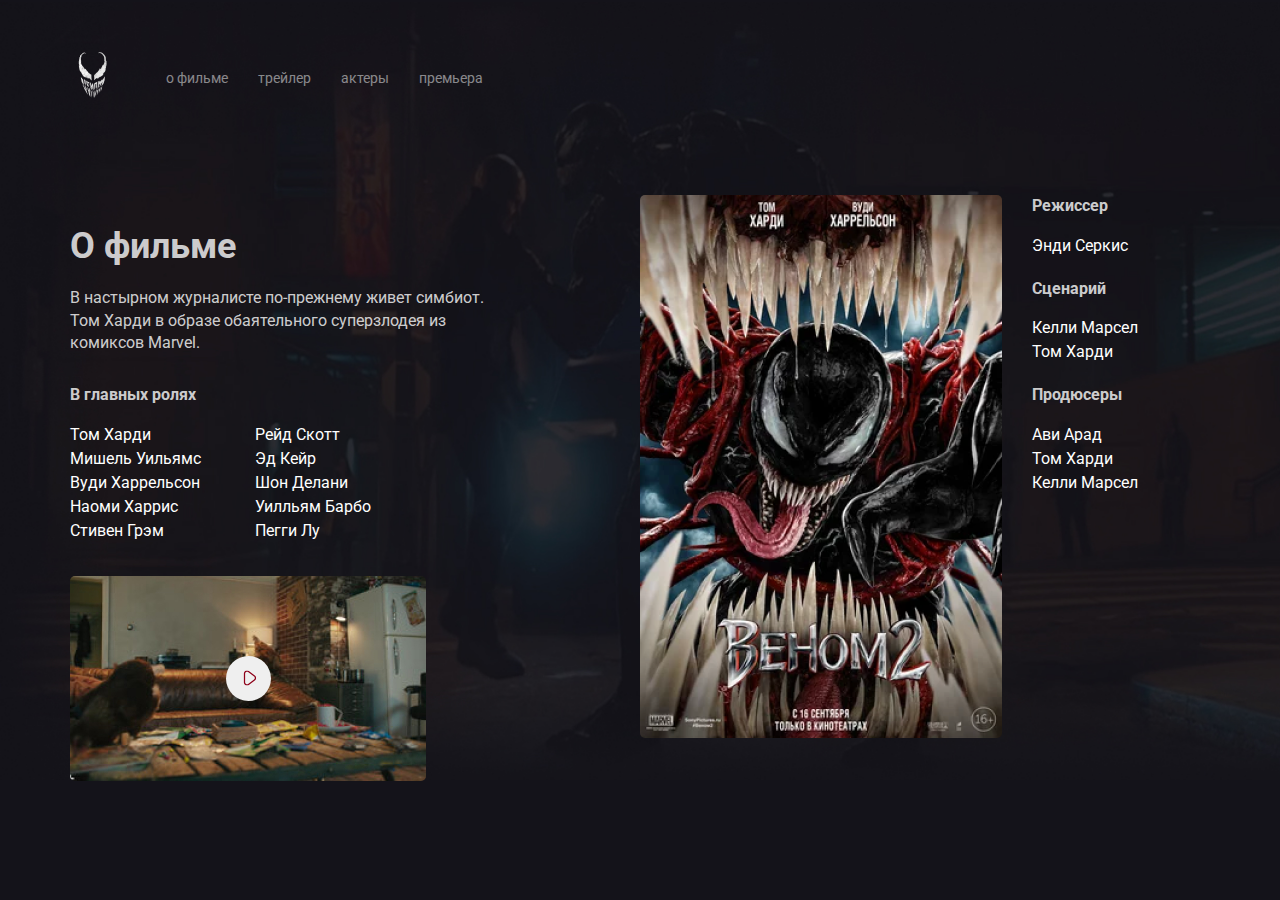
==== about.html @ 54080d17 "Add files via upload" ====
<!DOCTYPE html>
<html lang="ru">
<head>
  <meta charset="UTF-8">
  <meta http-equiv="X-UA-Compatible" content="IE=edge">
  <meta name="viewport" content="width=device-width, initial-scale=1.0">
  <title>О фильме - Venom 2</title>
  <link rel="preconnect" href="https://fonts.gstatic.com">
  <link href="https://fonts.googleapis.com/css2?family=Roboto:wght@400;700&display=swap" rel="stylesheet">
  <link rel="stylesheet" href="css\normalize.css">
  <link rel="stylesheet" href="css\style.css">
</head>
<body class="primeri-bg">
  <div class="container">
    <header class="header">
    <a href="/" class="logo-link">
      <img width="46" height="71" src="image\logo-image.png" alt="logo-image" class="logo-image">
    </a>
    <nav class="nav">
      <ul class="nav-menu">
        <li class="nav-menu-item">
          <a href="about.html" class="nav-menu-link">о фильме</a>
        </li>
        <li class="nav-menu-item">
          <a href="trailer.html" class="nav-menu-link">трейлер</a>
        </li>
        <li class="nav-menu-item">
          <a href="actors.html" class="nav-menu-link">актеры</a>
        </li>
        <li class="nav-menu-item">
          <a href="premier.html" class="nav-menu-link">премьера</a>
        </li>
      </ul>
    </nav>
  </header>
  <div class="content">
    <div class="col">
      <h2 class="content-title">О фильме</h2>
      <p class="content-text">В настырном журналисте по-прежнему живет симбиот. Том Харди в образе обаятельного суперзлодея из комиксов Marvel.</p>
      <h3 class="content-subtitle">В главных ролях</h3>
      <ul class="list column-2">
        <li class="list-item">Том Харди</li>
        <li class="list-item">Мишель Уильямс</li>
        <li class="list-item">Вуди Харрельсон</li>
        <li class="list-item">Наоми Харрис</li>
        <li class="list-item">Стивен Грэм</li>
        <li class="list-item">Рейд Скотт</li>
        <li class="list-item">Эд Кейр</li>
        <li class="list-item">Шон Делани</li>
        <li class="list-item">Уилльям Барбо</li>
        <li class="list-item">Пегги Лу</li>
      </ul>
      <div class="trailer">
        <button class="play">
          <img src="image/play.svg" alt="icon: play" class="play-icon">
        </button>
      </div>
    </div>
    <div class="col">
      <div class="poster-wrapper">
        <img src="image\poster.png" alt="photo: poster" class="poster">
        <div class="creators">
          <h3 class="content-subtitle">Режиссер</h3>
          <ul class="list">
            <li class="list-item">Энди Серкис</li>
          </ul>
          <h3 class="content-subtitle">Сценарий</h3>
          <ul class="list">
            <li class="list-item">Келли Марсел</li>
            <li class="list-item">Том Харди</li>
          </ul>
          <h3 class="content-subtitle">Продюсеры</h3>
          <ul class="list">
            <li class="list-item">Ави Арад</li>
            <li class="list-item">Том Харди</li>
            <li class="list-item">Келли Марсел</li>
          </ul>
        </div>
      </div>

    </div>
  </div>
</div>
</body>
</html>
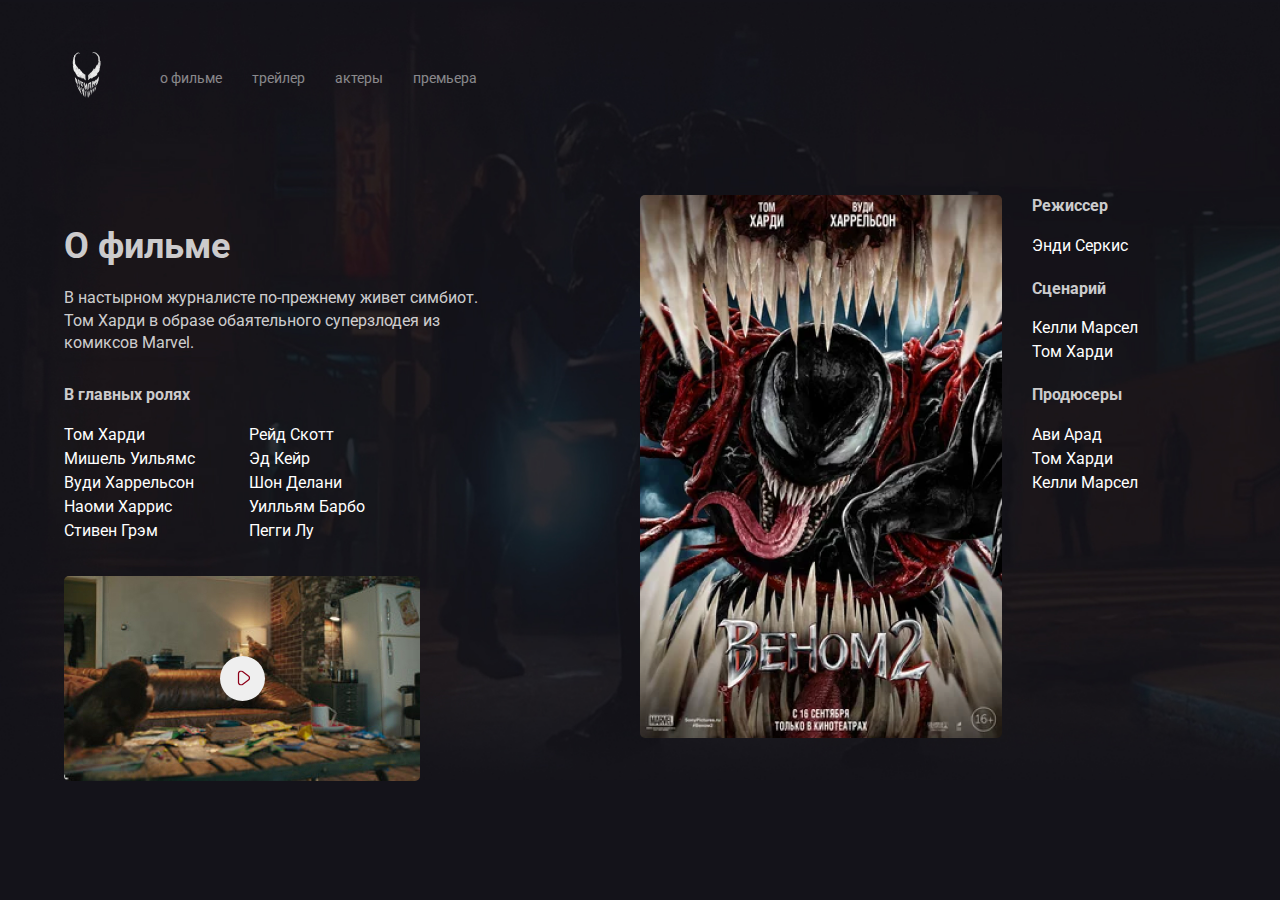
==== commit 4793ad9f: "Add files via upload" ====
--- a/about.html
+++ b/about.html
@@ -17,6 +17,14 @@
       <img width="46" height="71" src="image\logo-image.png" alt="logo-image" class="logo-image">
     </a>
     <nav class="nav">
+      <button class="menu-button">
+        <span class="menu-button-text">Меню</span>
+        <img src="image\menu.svg" alt="icon: menu" class="menu-button-icon">
+      </button>
+      <button class="menu-close">
+        <span class="menu-close-text">Закрыть</span>
+        <img src="image\arrow.svg" alt="icon: arrow" class="menu-close-icon">
+      </button>
       <ul class="nav-menu">
         <li class="nav-menu-item">
           <a href="about.html" class="nav-menu-link">о фильме</a>
@@ -81,5 +89,6 @@
     </div>
   </div>
 </div>
+<script src="js\main.js"></script>
 </body>
 </html>